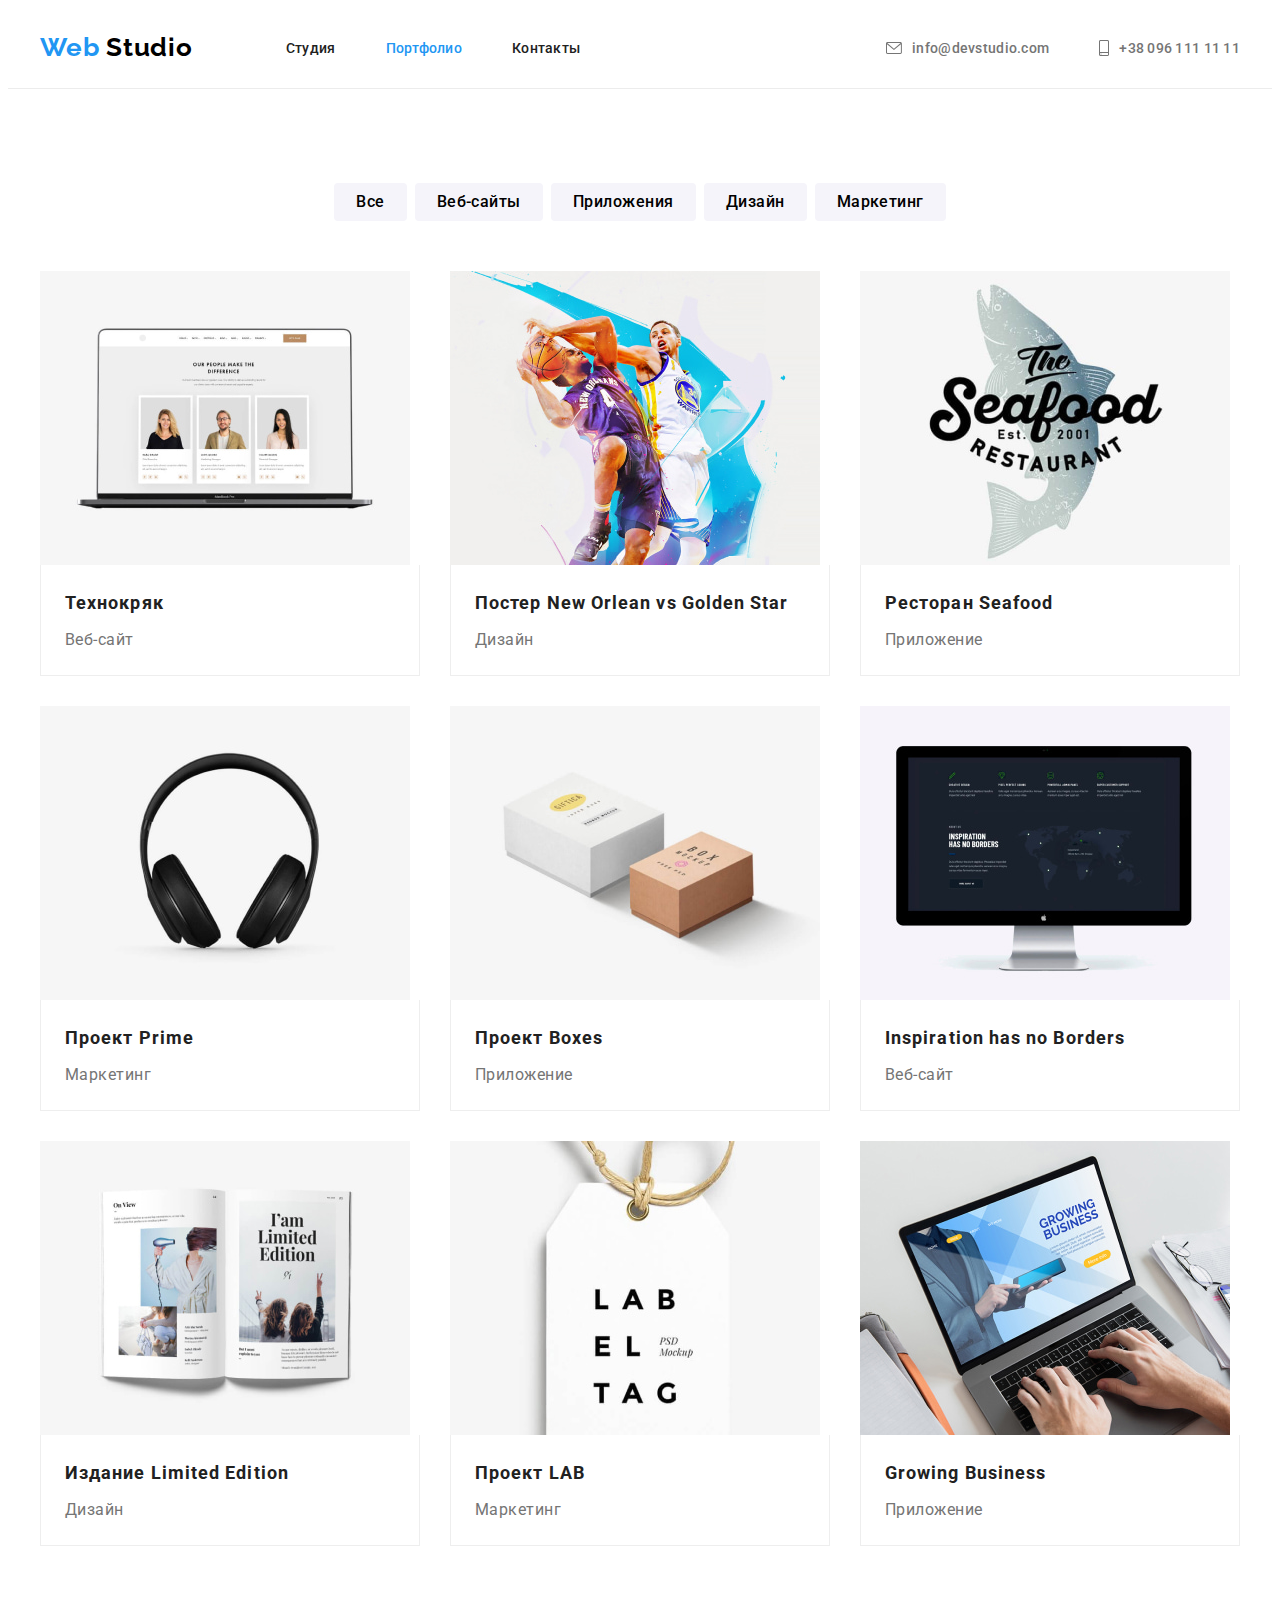
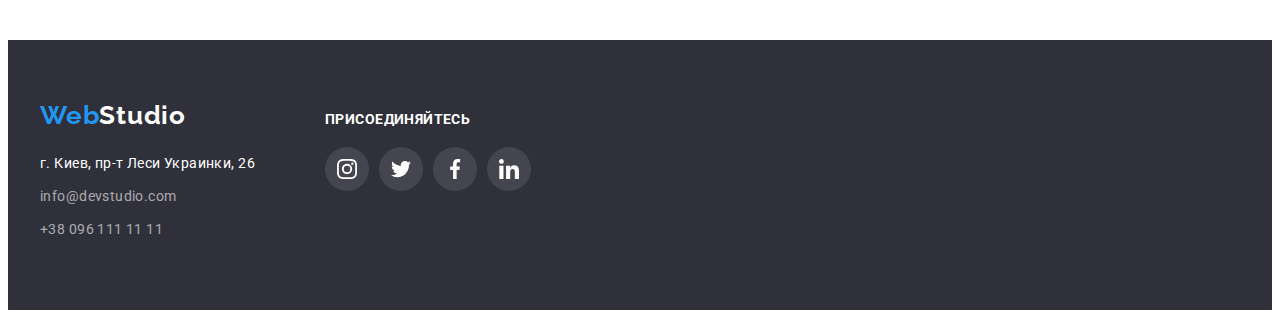
==== portfolio.html @ cd481aac "Initial commit" ====
<!DOCTYPE html>
<html lang="ru">
	<head>
		<meta charset="UTF-8" />
		<meta http-equiv="X-UA-Compatible" content="IE=edge" />
		<meta name="viewport" content="width=device-width, initial-scale=1.0" />
		<title>Portfolio</title>
		<!-- Fonts start -->
		<link rel="preconnect" href="https://fonts.googleapis.com" />
		<link rel="preconnect" href="https://fonts.gstatic.com" crossorigin />
		<link
			href="https://fonts.googleapis.com/css2?family=Raleway:wght@700&family=Roboto:wght@400;500;700;900&display=swap"
			rel="stylesheet"
		/>
		<!-- Fonts end -->
		<!-- Normolize start -->
		<link
			rel="stylesheet"
			href="https://cdnjs.cloudflare.com/ajax/libs/modern-normalize/1.1.0/modern-normalize.min.css"
			integrity="sha512-wpPYUAdjBVSE4KJnH1VR1HeZfpl1ub8YT/NKx4PuQ5NmX2tKuGu6U/JRp5y+Y8XG2tV+wKQpNHVUX03MfMFn9Q=="
			crossorigin="anonymous"
			referrerpolicy="no-referrer"
		/>
		<!-- Normolize end -->
		<link rel="stylesheet" href="./css/styles.css" />
	</head>
	<body class="body">
		<!-- Header-->
		<header class="header">
			<div class="container header-container">
				<a class="logo-header link" href="./index.html">
					<span class="logo-text">Web</span>
					Studio
				</a>
				<nav class="header-nav">
					<ul class="header-nav-list list">
						<li class="header-nav-item">
							<a class="header-nav-link link" href="./index.html">Студия</a>
						</li>
						<li class="header-nav-item">
							<a class="header-nav-link header-nav-link-current link" href="./portfolio.html">Портфолио</a>
						</li>
						<li class="header-nav-item"><a class="header-nav-link link" href="">Контакты</a></li>
					</ul>
				</nav>
				<ul class="contact-list list">
					<li class="contact-mail">
						<a class="contact-mail-link link" href="mailto:info@devstudio.com">
							<svg class="nav-icon" width="16" height="12">
								<use href="./images/icons.svg#icon-envelope"></use>
							</svg>
							info@devstudio.com
						</a>
					</li>
					<li class="contact-phone">
						<a class="contact-phone-link link" href="tel:+380961111111">
							<svg class="nav-icon" width="10" height="16">
								<use href="./images/icons.svg#icon-smartphone"></use>
							</svg>
							+38 096 111 11 11
						</a>
					</li>
				</ul>
			</div>
		</header>
		<main class="main">
			<!--Portfolio-->
			<section class="section-portfolio section">
				<div class="container">
					<h1 class="portfolio-title">Портфолио</h1>
					<ul class="portfolio-filter-list list">
						<li class="portfolio-filter-item"><button class="filter-btn" type="button">Все</button></li>
						<li class="portfolio-filter-item"><button class="filter-btn" type="button">Веб-сайты</button></li>
						<li class="portfolio-filter-item"><button class="filter-btn" type="button">Приложения</button></li>
						<li class="portfolio-filter-item"><button class="filter-btn" type="button">Дизайн</button></li>
						<li class="portfolio-filter-item"><button class="filter-btn" type="button">Маркетинг</button></li>
					</ul>
					<ul class="portfolio-list list">
						<li class="portfolio-item">
							<img class="portfolio-item-img" src="./images/portfolio/img_1.jpeg" alt="Технокряк" width="370" />
							<div class="portfolio-wrapper">
								<h2 class="portfolio-item-title">Технокряк</h2>
								<p class="portfolio-item-text">Веб-сайт</p>
							</div>
						</li>
						<li class="portfolio-item">
							<img
								class="portfolio-item-img"
								src="./images/portfolio/img_2.jpeg"
								alt="Постер New Orlean vs Golden Star"
								width="370"
							/>
							<div class="portfolio-wrapper">
								<h2 class="portfolio-item-title">
									Постер
									<span lang="eu">New Orlean vs Golden Star</span>
								</h2>
								<p class="portfolio-item-text">Дизайн</p>
							</div>
						</li>
						<li class="portfolio-item">
							<img class="portfolio-item-img" src="./images/portfolio/img_3.jpeg" alt="Ресторан Seafood" width="370" />
							<div class="portfolio-wrapper">
								<h2 class="portfolio-item-title">
									Ресторан
									<span lang="eu">Seafood</span>
								</h2>
								<p class="portfolio-item-text">Приложение</p>
							</div>
						</li>
						<li class="portfolio-item">
							<img class="portfolio-item-img" src="./images/portfolio/img_4.jpeg" alt="Проект Prime" width="370" />
							<div class="portfolio-wrapper">
								<h2 class="portfolio-item-title">
									Проект
									<span lang="eu">Prime</span>
								</h2>
								<p class="portfolio-item-text">Маркетинг</p>
							</div>
						</li>
						<li class="portfolio-item">
							<img class="portfolio-item-img" src="./images/portfolio/img_5.jpeg" alt="Проект Boxes" width="370" />
							<div class="portfolio-wrapper">
								<h2 class="portfolio-item-title">
									Проект
									<span lang="eu">Boxes</span>
								</h2>
								<p class="portfolio-item-text">Приложение</p>
							</div>
						</li>
						<li class="portfolio-item">
							<img
								class="portfolio-item-img"
								src="./images/portfolio/img_6.jpeg"
								alt="'Inspiration has no Borders"
								width="370"
							/>
							<div class="portfolio-wrapper">
								<h2 class="portfolio-item-title" lang="eu">Inspiration has no Borders</h2>
								<p class="portfolio-item-text">Веб-сайт</p>
							</div>
						</li>
						<li class="portfolio-item">
							<img
								class="portfolio-item-img"
								src="./images/portfolio/img_7.jpeg"
								alt="Издание Limited Edition"
								width="370"
							/>
							<div class="portfolio-wrapper">
								<h2 class="portfolio-item-title">
									Издание
									<span lang="eu">Limited Edition</span>
								</h2>
								<p class="portfolio-item-text">Дизайн</p>
							</div>
						</li>
						<li class="portfolio-item">
							<img class="portfolio-item-img" src="./images/portfolio/img_8.jpeg" alt="Проект LAB" width="370" />
							<div class="portfolio-wrapper">
								<h2 class="portfolio-item-title">
									Проект
									<span lang="eu">LAB</span>
								</h2>
								<p class="portfolio-item-text">Маркетинг</p>
							</div>
						</li>
						<li class="portfolio-item">
							<img class="portfolio-item-img" src="./images/portfolio/img_9.jpeg" alt="Growing Business" width="370" />
							<div class="portfolio-wrapper">
								<h2 class="portfolio-item-title" lang="eu">Growing Business</h2>
								<p class="portfolio-item-text">Приложение</p>
							</div>
						</li>
					</ul>
				</div>
			</section>
		</main>
		<!--Footer-->
		<footer class="footer">
			<div class="container footer-container">
				<div class="footer-container-contacts">
					<a class="logo-footer link" href="./index.html">
						<span class="logo-text-accent">Web</span>
						<span class="logo-text-white">Studio</span>
					</a>
					<address class="address">
						<ul class="address-list list">
							<li class="address-item">
								<a
									class="address-link-map link"
									href="https://goo.gl/maps/JFS6MScitY3bDVhKA"
									rel="noopener nofollow"
									target="_blank"
								>
									г. Киев, пр-т Леси Украинки, 26
								</a>
							</li>
							<li class="address-item">
								<a class="address-link-mail link" href="mailto:info@devstudio.com">info@devstudio.com</a>
							</li>
							<li class="address-item">
								<a class="address-link-phone link" href="tel:+380961111111">+38 096 111 11 11</a>
							</li>
						</ul>
					</address>
				</div>
				<div class="footer-container-social">
					<h2 class="footer-title-social">присоединяйтесь</h2>
					<ul class="socials-footer list">
						<li class="socials-link-item">
							<a
								class="socials-link-footer link"
								href=""
								target="_blank"
								rel="noopener nofollow"
								aria-label="instagram"
							>
								<svg class="social-icon-footer" width="20px" height="20px">
									<use href="./images/icons.svg#icon-instagram"></use>
								</svg>
							</a>
						</li>
						<li class="socials-link-item">
							<a class="socials-link-footer link" href="" target="_blank" rel="noopener nofollow" aria-label="twiter">
								<svg class="social-icon-footer" width="20" height="20">
									<use href="./images/icons.svg#icon-twitter"></use>
								</svg>
							</a>
						</li>
						<li class="socials-link-item">
							<a class="socials-link-footer link" href="" target="_blank" rel="noopener nofollow" aria-label="facebook">
								<svg class="social-icon-footer" width="20" height="20">
									<use href="./images/icons.svg#icon-facebook"></use>
								</svg>
							</a>
						</li>
						<li class="socials-link-item">
							<a class="socials-link-footer link" href="" target="_blank" rel="noopener nofollow" aria-label="linkedin">
								<svg class="social-icon-footer" width="20" height="20">
									<use href="./images/icons.svg#icon-linkedin"></use>
								</svg>
							</a>
						</li>
					</ul>
				</div>
			</div>
		</footer>
	</body>
</html>
---- css/styles.css ----
:root {
    /* fonts */
     --main-font: 'Roboto', sans-serif;
    --secondary-font: 'Raleway', sans-serif;
    /* text colors */
    --title-txt-cl: #212121;
    --secondary-txt-cl: #757575;
    --accent-txt-cl: #2196F3;
    --logo-black-cl: #000000;
    --logo-withe-cl: #ffffff;
    --address-txt-cl: rgba(255, 255, 255, 0.6);
    --social-icon-cl-team: #AFB1B8;

    /* bg colors */
    --bg-cl-dark: #2F303A;
    --bg-cl-light: #F5F4FA;
    --bg-btn-cl-hover: #188CE8;

}

body {
    font-family: var(--main-font);
    color: var(--title-txt-cl);
}

/* reset styles */
h1,
h2,
h3,
h4,
h5,
h6,
p {
    margin: 0;
}

.link {
    text-decoration: none;
    color: currentColor;
}

.list {
    list-style: none;
    padding: 0;
    margin: 0;
}

.address {
   font-style: normal;
}

/* base styles */

.section {
    padding-top: 94px;
    padding-bottom: 94px;
}

.container {
width: 1200px;
padding-left: 15px;
padding-right: 15px;
margin-left: auto;
margin-right: auto;

}

.hero-container {
display: flex;
flex-direction: column;
align-items: center;
padding-top: 200px;
padding-bottom: 200px;
}

img {
    display: block;
}

/* Header */

.header {
    border-bottom: 1px solid #ECECEC;
}

.header-container {
    display: flex;
    align-items: center;
    justify-content: center;

}

.header-nav {
    margin-right: auto;
}

.header-nav-list {
    display: flex;
    gap: 50px;
}

.contact-list {
    display: flex;
    gap: 50px;
    align-items: center;
    justify-content: center;
}

.nav-icon {
    display: flex;
    justify-content: center;
    align-items: center;
    margin-right: 10px;
    fill: var(--secondary-txt-cl);

}

.contact-mail-link:hover .nav-icon {
    fill: var(--accent-txt-cl);
}

.contact-mail-link:focus .nav-icon {
    fill: var(--accent-txt-cl);
}

.contact-phone-link:hover .nav-icon {
    fill: var(--accent-txt-cl);
}

.contact-phone-link:focus .nav-icon {
    fill: var(--accent-txt-cl);
}




.logo-header {
    font-family: var(--secondary-font);
    font-weight: 700;
    font-size: 26px;
    padding-top: 24px;
    padding-bottom: 25px;
    line-height: calc(31 / 26);
    letter-spacing: 0.03em;
    color: var(--logo-black-cl);
    margin-right: 93px;
    display: block;
}

.logo-text {
    color: var(--accent-txt-cl);
}


.header-nav-link {
    padding-top: 32px;
    padding-bottom: 32px;
    font-weight: 500;
    font-size: 14px;
    line-height: calc(16 / 14);
    letter-spacing: 0.02em;
    color: var(--title-txt-cl);
    display: block;
}

.header-nav-link:hover,
.header-nav-link:focus{
    color: var(--accent-txt-cl);
}

.header-nav-link-current {
    color: var(--accent-txt-cl);
}

.contact-mail-link,
.contact-phone-link {
    display: flex;
    justify-content:center;
    align-items: center;
    padding-top: 32px;
    padding-bottom: 32px;
    font-weight: 500;
    font-size: 14px;
    line-height: calc(16 / 14);
    letter-spacing: 0.02em;
    color: var(--secondary-txt-cl);

}

.contact-mail-link:hover,
.contact-mail-link:focus,
.contact-phone-link:hover,
.contact-phone-link:focus {
    color: var(--accent-txt-cl);
}

/* Hero */

.section-hero {
    background-color: var(--bg-cl-dark);
    max-width: 1600px;
    margin-left: auto;
    margin-right: auto;
    background-image: linear-gradient(
        to right,
        rgba(47, 48, 58, 0.4),
        rgba(47, 48, 58, 0.4)
        ),
    url(../images/hero.jpeg);
    background-repeat: no-repeat;
    background-position: center;
    background-size: cover;

}

.hero-title {
    width: 696px;
    height: 120px;
    margin-bottom: 30px;
    font-weight: 900;
    font-size: 44px;
    line-height: calc(60 / 44);
    text-align: center;
    letter-spacing: 0.06em;
    text-transform: uppercase;
    color: var(--logo-withe-cl);

}

.hero-btn {
    min-width: 200px;
    min-height: 50px;
    padding: 10px 32px;
    font-family: inherit;
    text-align: center;
    font-weight: 700;
    font-size: 16px;
    line-height: 30px;
    letter-spacing: 0.06em;
    color: var(--logo-withe-cl);
    background-color: var(--accent-txt-cl);
    box-shadow: 0px 4px 4px rgba(0, 0, 0, 0.15);
    border-radius: 4px;
    border-style: none;
    cursor: pointer;
   
}

.hero-btn:hover,
.hero-btn:focus {
    background-color: var(--bg-btn-cl-hover);
}

/* Advantage */

.advantage-container {
    display: flex;
    object-position: 50% 50%;
    height: 120px;
    margin-bottom: 30px;
    background-color: var(--bg-cl-light);
    align-items: center;
    justify-content: center;
}


.advantage-title,
.portfolio-title {
    position: absolute;
    width: 1px;
    height: 1px;
    margin: -1px;
    border: 0;
    padding: 0;
    
    white-space: nowrap;
    clip-path: inset(100%);
    clip: rect(0 0 0 0);
    overflow: hidden;
}

.advantage-list {
    display: flex;
    flex-direction: row;
    align-items: center;
    gap: 30px;

}

.advantage-item-title {
    width: 270px;
    font-weight: 700;
    font-size: 14px;
    line-height: calc(16 / 14);
    letter-spacing: 0.03em;
    text-transform: uppercase;
    margin-bottom: 10px;

}

.advantage-item-text {
    font-size: 14px;
    line-height: 24px;
    letter-spacing: 0.03em;
    color: var(--secondary-txt-cl);

}

/* Services */

.services-title,
.team-title,
.client-title {
    font-weight: 700;
    font-size: 36px;
    line-height: calc(42 / 36);
    text-align: center;
    letter-spacing: 0.03em;



}

.section-services {
    padding-bottom: 94px;
}

.services-title {
    margin-bottom: 50px;
}

.services-list {
    display: flex;
    gap: 30px;
}

/* Team */

.section-team {background-color: var(--bg-cl-light);}

.team-title {
    margin-bottom: 50px;
}

.team-item {
background: #FFFFFF;
box-shadow: 0px 1px 3px rgba(0, 0, 0, 0.12), 0px 1px 1px rgba(0, 0, 0, 0.14), 0px 2px 1px rgba(0, 0, 0, 0.2);
border-radius: 0px 0px 4px 4px;
}

.team-list {
    display: flex;
    gap: 30px;

}

.team-item-title {
    font-weight: 500;
    font-size: 16px;
    line-height: calc(19 / 16);
    text-align: center;
    letter-spacing: 0.03em;
    margin-bottom: 10px;

}

.team-item-text {
    font-size: 16px;
    line-height: calc(19 / 16);
    text-align: center;
    letter-spacing: 0.03em;
    color: var(--secondary-txt-cl);
    margin-bottom: 16px;

}

.team-wrapper {
    padding-top: 30px;
    padding-bottom: 30px;

}

.socials {
    display: flex;
    align-items: center;
    justify-content: center;
    gap: 10px;
}

.socials-link {
    display: flex;
    justify-content: center;
    align-items: center;
    width: 44px;
    height: 44px;
    border-radius: 50%;

}

.social-icon {
    fill: var(--social-icon-cl-team);
}

.socials-link:hover {
background-color: var(--accent-txt-cl);
}

.socials-link:hover .social-icon {
    fill: #FFFFFF;
}

.socials-link:focus {
    background-color: var(--accent-txt-cl);
}

.socials-link:focus .social-icon {
    fill: #FFFFFF;
}

/* Clients */

.client-title {
    margin-bottom: 50px;
}

.client-list {
    display: flex;
    align-items: center;
    justify-content: center;
    gap: 30px;
}

.client-link {
    display: flex;
    justify-content: center;
    align-items: center;
    width: 170px;
    height: 92px;
    border: 1px solid #AFB1B8;
    border-radius: 4px;
}

.client-icon {
    fill: var(--social-icon-cl-team);
}

.client-link:hover {
    border-color: var(--accent-txt-cl);
}

.client-link:hover .client-icon {
    fill: var(--accent-txt-cl);
}

.client-link:focus {
    border-color: var(--accent-txt-cl);
}

.client-link:focus   .client-icon {
    fill: var(--accent-txt-cl);
}


/* Footer */

.footer {
    background-color: var(--bg-cl-dark);
    padding-top: 60px;
    padding-bottom: 60px;
}

.footer-container {
    display: flex;
    align-items: baseline;

}

.footer-title-social {
    margin-bottom: 20px;
}

.socials-footer {
    display: flex;
    align-items: center;
    justify-content: center;
    gap: 10px;
}

.social-icon-footer {
    fill: var(--logo-withe-cl);
}

.socials-link-footer {
    display: flex;
    justify-content: center;
    align-items: center;
    width: 44px;
    height: 44px;
    border-radius: 50%;
    background: rgba(255, 255, 255, 0.1);

}

.socials-link-footer:hover {
    background-color: var(--accent-txt-cl);
}

.socials-link-footer:focus {
    background-color: var(--accent-txt-cl);
}

.logo-footer {
    font-family: var(--secondary-font);
    font-weight: 700;
    font-size: 26px;
    line-height: calc(31 / 26);
    letter-spacing: 0.03em;
    display: flex;
    margin-bottom: 20px;
}

.logo-text-white {
    color: var(--logo-withe-cl);
}

.logo-text-accent {
    color: var(--accent-txt-cl);
}

.address-item {
    margin-bottom: 9px;
    margin-right: 70px;
}

.address-link-map {
    font-size: 14px;
    line-height: calc(24 / 14);
    letter-spacing: 0.03em;
    color: var(--logo-withe-cl);

}

.address-link-mail,
.address-link-phone {
    font-size: 14px;
    line-height: calc(24 / 14);
    letter-spacing: 0.03em;
    color: var(--address-txt-cl);
}

.address-link-map:hover,
.address-link-mail:hover,
.address-link-phone:hover,
.address-link-map:focus,
.address-link-mail:focus,
.address-link-phone:focus {
    color: var(--accent-txt-cl);
}


.footer-title-social {
    font-weight: 700;
    font-size: 14px;
    line-height: cal(16 /14);
    letter-spacing: 0.03em;
    text-transform: uppercase;
    color: var(--logo-withe-cl);
}

/* Portfolio.html */

.portfolio-filter-list {
    display: flex;
    justify-content: center;
    align-items: center;
    margin-bottom: 50px;
    gap: 8px;

}


.filter-btn {
    background-color: var(--bg-cl-light);
    font-family: inherit;
    font-weight: 500;
    font-size: 16px;
    line-height: calc(26 / 16);
    text-align: center;
    align-items: center;
    justify-content: center;
    letter-spacing: 0.03em;
    background: #F5F4FA;
    border-radius: 4px;
    border-style: none;
    padding: 6px 22px;
    
}

.filter-btn:hover,
.filter-btn:focus,
.filter-btn:active {
    background-color: var(--accent-txt-cl);
    color: var(--logo-withe-cl);
    cursor: pointer;
    box-shadow: 0px 3px 1px rgba(0, 0, 0, 0.1), 0px 1px 2px rgba(0, 0, 0, 0.08), 0px 2px 2px rgba(0, 0, 0, 0.12);
    border-radius: 4px;
}

.portfolio-list {
    display: flex;
    gap: 30px;
    flex-wrap: wrap;
}

.portfolio-item{
    flex-basis: calc((100% - 30px * 2) / 3)
}

.portfolio-item:hover,
.portfolio-item:focus {
    box-shadow: 0px 1px 1px rgba(0, 0, 0, 0.12), 0px 4px 4px rgba(0, 0, 0, 0.06), 1px 4px 6px rgba(0, 0, 0, 0.16);
    cursor: pointer;
}

.portfolio-wrapper {
    padding: 20px 24px;
    border: 1px solid #EEEEEE;
    border-top: none;
  
}


.portfolio-item-title {
    font-weight: 700;
    font-size: 18px;
    line-height: calc(36 / 18);
    letter-spacing: 0.06em;
    margin-bottom: 4px;
}

.portfolio-item-text {
    font-size: 16px;
    line-height: calc(30 / 16);
    letter-spacing: 0.03em;
    color: var(--secondary-txt-cl);
}
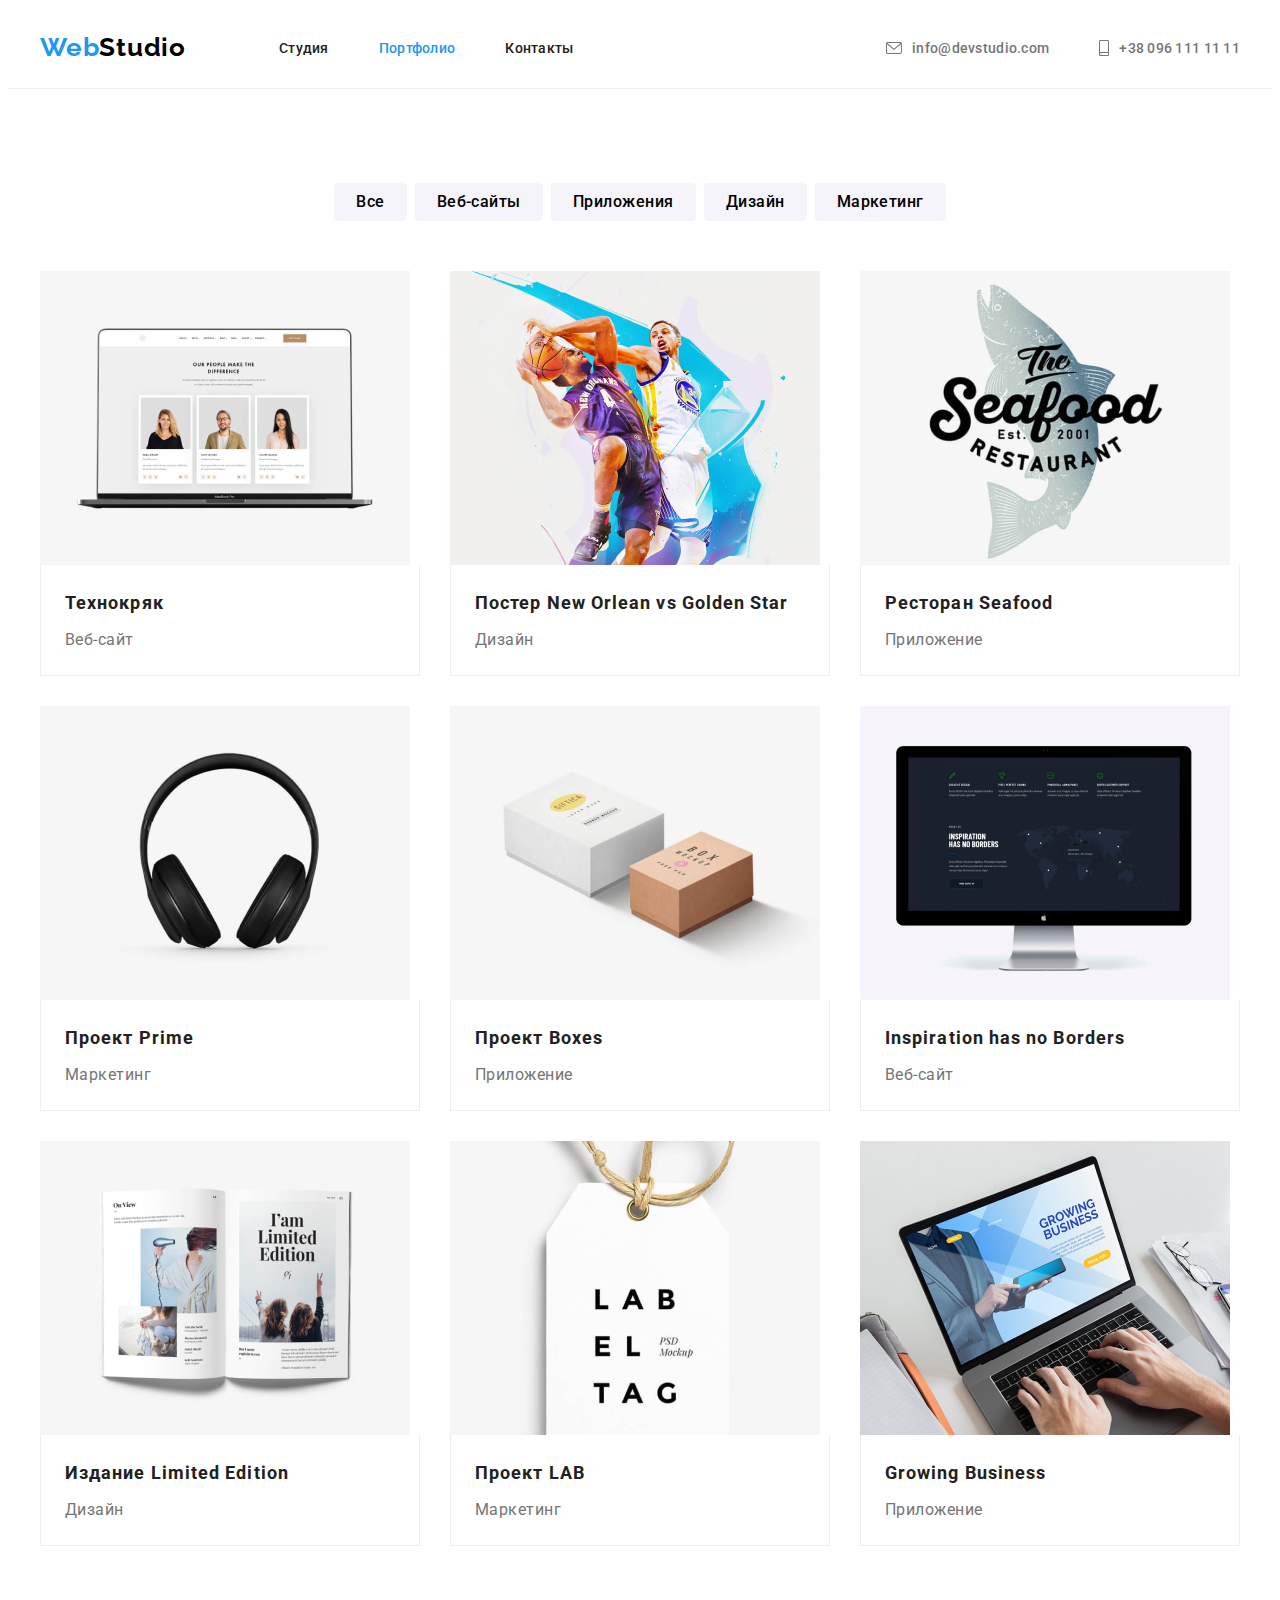
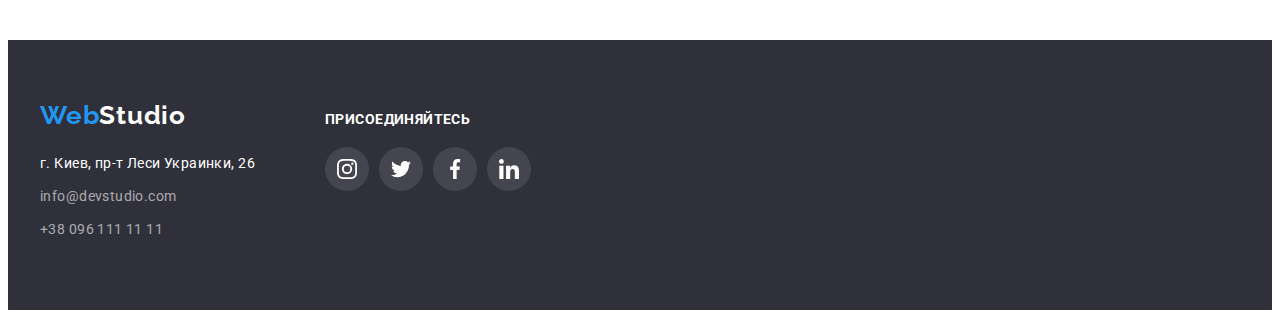
==== commit 8c98f572: "add pre fin hw-5" ====
--- a/portfolio.html
+++ b/portfolio.html
@@ -29,9 +29,7 @@
 		<header class="header">
 			<div class="container header-container">
 				<a class="logo-header link" href="./index.html">
-					<span class="logo-text">Web</span>
-					Studio
-				</a>
+					<span class="logo-text">Web</span>Studio</a>
 				<nav class="header-nav">
 					<ul class="header-nav-list list">
 						<li class="header-nav-item">
@@ -77,100 +75,218 @@
 					</ul>
 					<ul class="portfolio-list list">
 						<li class="portfolio-item">
-							<img class="portfolio-item-img" src="./images/portfolio/img_1.jpeg" alt="Технокряк" width="370" />
-							<div class="portfolio-wrapper">
-								<h2 class="portfolio-item-title">Технокряк</h2>
-								<p class="portfolio-item-text">Веб-сайт</p>
-							</div>
-						</li>
-						<li class="portfolio-item">
-							<img
-								class="portfolio-item-img"
-								src="./images/portfolio/img_2.jpeg"
-								alt="Постер New Orlean vs Golden Star"
-								width="370"
-							/>
-							<div class="portfolio-wrapper">
-								<h2 class="portfolio-item-title">
-									Постер
-									<span lang="eu">New Orlean vs Golden Star</span>
-								</h2>
-								<p class="portfolio-item-text">Дизайн</p>
-							</div>
-						</li>
-						<li class="portfolio-item">
-							<img class="portfolio-item-img" src="./images/portfolio/img_3.jpeg" alt="Ресторан Seafood" width="370" />
-							<div class="portfolio-wrapper">
-								<h2 class="portfolio-item-title">
-									Ресторан
-									<span lang="eu">Seafood</span>
-								</h2>
-								<p class="portfolio-item-text">Приложение</p>
-							</div>
-						</li>
-						<li class="portfolio-item">
-							<img class="portfolio-item-img" src="./images/portfolio/img_4.jpeg" alt="Проект Prime" width="370" />
-							<div class="portfolio-wrapper">
-								<h2 class="portfolio-item-title">
-									Проект
-									<span lang="eu">Prime</span>
-								</h2>
-								<p class="portfolio-item-text">Маркетинг</p>
-							</div>
-						</li>
-						<li class="portfolio-item">
-							<img class="portfolio-item-img" src="./images/portfolio/img_5.jpeg" alt="Проект Boxes" width="370" />
-							<div class="portfolio-wrapper">
-								<h2 class="portfolio-item-title">
-									Проект
-									<span lang="eu">Boxes</span>
-								</h2>
-								<p class="portfolio-item-text">Приложение</p>
-							</div>
-						</li>
-						<li class="portfolio-item">
-							<img
-								class="portfolio-item-img"
-								src="./images/portfolio/img_6.jpeg"
-								alt="'Inspiration has no Borders"
-								width="370"
-							/>
-							<div class="portfolio-wrapper">
-								<h2 class="portfolio-item-title" lang="eu">Inspiration has no Borders</h2>
-								<p class="portfolio-item-text">Веб-сайт</p>
-							</div>
-						</li>
-						<li class="portfolio-item">
-							<img
-								class="portfolio-item-img"
-								src="./images/portfolio/img_7.jpeg"
-								alt="Издание Limited Edition"
-								width="370"
-							/>
-							<div class="portfolio-wrapper">
-								<h2 class="portfolio-item-title">
-									Издание
-									<span lang="eu">Limited Edition</span>
-								</h2>
-								<p class="portfolio-item-text">Дизайн</p>
-							</div>
-						</li>
-						<li class="portfolio-item">
-							<img class="portfolio-item-img" src="./images/portfolio/img_8.jpeg" alt="Проект LAB" width="370" />
-							<div class="portfolio-wrapper">
-								<h2 class="portfolio-item-title">
-									Проект
-									<span lang="eu">LAB</span>
-								</h2>
-								<p class="portfolio-item-text">Маркетинг</p>
-							</div>
-						</li>
-						<li class="portfolio-item">
-							<img class="portfolio-item-img" src="./images/portfolio/img_9.jpeg" alt="Growing Business" width="370" />
-							<div class="portfolio-wrapper">
-								<h2 class="portfolio-item-title" lang="eu">Growing Business</h2>
-								<p class="portfolio-item-text">Приложение</p>
-							</div>
+							<a class="portfolio-link link" href="">
+								<div class="portfolio-thumb">
+									<img class="portfolio-item-img" src="./images/portfolio/img_1.jpeg" alt="Технокряк" width="370" />
+									<div class="portfolio-overlay">
+										<p class="portfolio-overlay-txt">
+											Ресурс предлагает комплексные предложения с разным уровнем функционала и сервисов. Все это
+											позволит посетителю получить исчерпывающие сведения  +о компании или частном лице.
+										</p>
+									</div>
+								</div>
+
+								<div class="portfolio-wrapper">
+									<h2 class="portfolio-item-title">Технокряк</h2>
+									<p class="portfolio-item-text">Веб-сайт</p>
+								</div>
+							</a>
+						</li>
+						<li class="portfolio-item">
+							<a class="portfolio-link link" href="">
+								<div class="portfolio-thumb">
+									<img
+										class="portfolio-item-img"
+										src="./images/portfolio/img_2.jpeg"
+										alt="Постер New Orlean vs Golden Star"
+										width="370"
+									/>
+									<div class="portfolio-overlay">
+										<p class="portfolio-overlay-txt">
+											Ресурс предлагает комплексные предложения с разным уровнем функционала и сервисов. Все это
+											позволит посетителю получить исчерпывающие сведения  +о компании или частном лице.
+										</p>
+									</div>
+								</div>
+
+								<div class="portfolio-wrapper">
+									<h2 class="portfolio-item-title">
+										Постер
+										<span lang="eu">New Orlean vs Golden Star</span>
+									</h2>
+									<p class="portfolio-item-text">Дизайн</p>
+								</div>
+							</a>
+						</li>
+						<li class="portfolio-item">
+							<a class="portfolio-link link" href="">
+								<div class="portfolio-thumb">
+									<img
+										class="portfolio-item-img"
+										src="./images/portfolio/img_3.jpeg"
+										alt="Ресторан Seafood"
+										width="370"
+									/>
+									<div class="portfolio-overlay">
+										<p class="portfolio-overlay-txt">
+											Ресурс предлагает комплексные предложения с разным уровнем функционала и сервисов. Все это
+											позволит посетителю получить исчерпывающие сведения  +о компании или частном лице.
+										</p>
+									</div>
+								</div>
+
+								<div class="portfolio-wrapper">
+									<h2 class="portfolio-item-title">
+										Ресторан
+										<span lang="eu">Seafood</span>
+									</h2>
+									<p class="portfolio-item-text">Приложение</p>
+								</div>
+							</a>
+						</li>
+						<li class="portfolio-item">
+							<a class="portfolio-link link" href="">
+								<div class="portfolio-thumb">
+									<img class="portfolio-item-img" src="./images/portfolio/img_4.jpeg" alt="Проект Prime" width="370" />
+									<div class="portfolio-overlay">
+										<p class="portfolio-overlay-txt">
+											Ресурс предлагает комплексные предложения с разным уровнем функционала и сервисов. Все это
+											позволит посетителю получить исчерпывающие сведения  +о компании или частном лице.
+										</p>
+									</div>
+								</div>
+
+								<div class="portfolio-wrapper">
+									<h2 class="portfolio-item-title">
+										Проект
+										<span lang="eu">Prime</span>
+									</h2>
+									<p class="portfolio-item-text">Маркетинг</p>
+								</div>
+							</a>
+						</li>
+						<li class="portfolio-item">
+							<a class="portfolio-link link" href="">
+								<div class="portfolio-thumb">
+									<img class="portfolio-item-img" src="./images/portfolio/img_5.jpeg" alt="Проект Boxes" width="370" />
+									<div class="portfolio-overlay">
+										<p class="portfolio-overlay-txt">
+											Ресурс предлагает комплексные предложения с разным уровнем функционала и сервисов. Все это
+											позволит посетителю получить исчерпывающие сведения  +о компании или частном лице.
+										</p>
+									</div>
+								</div>
+
+								<div class="portfolio-wrapper">
+									<h2 class="portfolio-item-title">
+										Проект
+										<span lang="eu">Boxes</span>
+									</h2>
+									<p class="portfolio-item-text">Приложение</p>
+								</div>
+							</a>
+						</li>
+						<li class="portfolio-item">
+							<a class="portfolio-link link" href="">
+								<div class="portfolio-thumb">
+									<img
+										class="portfolio-item-img"
+										src="./images/portfolio/img_6.jpeg"
+										alt="'Inspiration has no Borders"
+										width="370"
+									/>
+									<div class="portfolio-overlay">
+										<p class="portfolio-overlay-txt">
+											Ресурс предлагает комплексные предложения с разным уровнем функционала и сервисов. Все это
+											позволит посетителю получить исчерпывающие сведения  +о компании или частном лице.
+										</p>
+									</div>
+								</div>
+
+								<div class="portfolio-wrapper">
+									<h2 class="portfolio-item-title" lang="eu">Inspiration has no Borders</h2>
+									<p class="portfolio-item-text">Веб-сайт</p>
+								</div>
+							</a>
+						</li>
+						<li class="portfolio-item">
+							<a class="portfolio-link link" href="">
+								<div class="portfolio-thumb">
+									<img
+										class="portfolio-item-img"
+										src="./images/portfolio/img_7.jpeg"
+										alt="Издание Limited Edition"
+										width="370"
+									/>
+									<div class="portfolio-overlay">
+										<p class="portfolio-overlay-txt">
+											Ресурс предлагает комплексные предложения с разным уровнем функционала и сервисов. Все это
+											позволит посетителю получить исчерпывающие сведения  +о компании или частном лице.
+										</p>
+									</div>
+								</div>
+
+								<div class="portfolio-wrapper">
+									<h2 class="portfolio-item-title">
+										Издание
+										<span lang="eu">Limited Edition</span>
+									</h2>
+									<p class="portfolio-item-text">Дизайн</p>
+								</div>
+							</a>
+						</li>
+						<li class="portfolio-item">
+							<a class="portfolio-link link" href="">
+								<div class="portfolio-thumb">
+									<img class="portfolio-item-img" src="./images/portfolio/img_8.jpeg" alt="Проект LAB" width="370" />
+									<div class="portfolio-overlay">
+										<p class="portfolio-overlay-txt">
+											Ресурс предлагает комплексные предложения с разным уровнем функционала и сервисов. Все это
+											позволит посетителю получить исчерпывающие сведения  +о компании или частном лице.
+										</p>
+									</div>
+								</div>
+
+								<div class="portfolio-wrapper">
+									<h2 class="portfolio-item-title">
+										Проект
+										<span lang="eu">LAB</span>
+									</h2>
+									<p class="portfolio-item-text">Маркетинг</p>
+								</div>
+							</a>
+						</li>
+						<li class="portfolio-item">
+							<a class="portfolio-link link" href="">
+								<div class="portfolio-thumb">
+									<img
+										class="portfolio-item-img"
+										src="./images/portfolio/img_9.jpeg"
+										alt="Growing Business"
+										width="370"
+									/>
+									<div class="portfolio-overlay">
+										<p class="portfolio-overlay-txt">
+											Ресурс предлагает комплексные предложения с разным уровнем функционала и сервисов. Все это
+											позволит посетителю получить исчерпывающие сведения  +о компании или частном лице.
+										</p>
+									</div>
+								</div>
+
+								<div class="portfolio-wrapper">
+									<h2 class="portfolio-item-title" lang="eu">Growing Business</h2>
+									<p class="portfolio-item-text">Приложение</p>
+								</div>
+							</a>
 						</li>
 					</ul>
 				</div>
--- a/css/styles.css
+++ b/css/styles.css
@@ -16,6 +16,9 @@
     --bg-cl-light: #F5F4FA;
     --bg-btn-cl-hover: #188CE8;
 
+    /* other */
+    --timing-function: 2500ms cubic-bezier(0.4, 0, 0.2, 1);
+
 }
 
 body {
@@ -113,7 +116,9 @@
     margin-right: 10px;
     fill: var(--secondary-txt-cl);
 
-}
+
+}
+
 
 .contact-mail-link:hover .nav-icon {
     fill: var(--accent-txt-cl);
@@ -153,6 +158,9 @@
 
 
 .header-nav-link {
+    display: block;
+    position: relative;
+
     padding-top: 32px;
     padding-bottom: 32px;
     font-weight: 500;
@@ -160,7 +168,9 @@
     line-height: calc(16 / 14);
     letter-spacing: 0.02em;
     color: var(--title-txt-cl);
-    display: block;
+
+    transition: color var(--timing-function);
+
 }
 
 .header-nav-link:hover,
@@ -170,6 +180,49 @@
 
 .header-nav-link-current {
     color: var(--accent-txt-cl);
+
+}
+
+
+/* решить вопрос с подчеркиванием */
+
+.header-nav-link-current::after {
+
+    content:'';
+    position: absolute;
+    display: block;
+    width: 100%;
+    height: 4px;
+    bottom: 0;
+    left: 0;
+    background-color: var(--accent-txt-cl);
+    border-radius: 2px;
+
+
+}
+
+
+/* bottom line nav */
+
+.header-nav-link::after {
+    content: '';
+    position: absolute;
+    display: block;
+    width: 100%;
+    height: 4px;
+    bottom: 0;
+    background-color: #2196F3;
+    border-radius: 2px;
+    opacity: 0;
+
+
+
+    transition: opacity var(--timing-function);
+
+}
+
+.header-nav-link:hover::after {
+opacity: 1;
 }
 
 .contact-mail-link,
@@ -185,6 +238,12 @@
     letter-spacing: 0.02em;
     color: var(--secondary-txt-cl);
 
+    transition: color var(--timing-function);
+
+}
+
+.nav-icon {
+    transition: fill var(--timing-function);
 }
 
 .contact-mail-link:hover,
@@ -243,6 +302,8 @@
     border-radius: 4px;
     border-style: none;
     cursor: pointer;
+
+    transition: background-color var(--timing-function);
    
 }
 
@@ -334,6 +395,35 @@
     gap: 30px;
 }
 
+.services-item {
+    position: relative;
+}
+
+
+.services-overlay {
+    position: absolute;
+    bottom: 0;
+    left: 0;
+    width: 100%;
+    height: 70px;
+    display: flex;
+    align-items: center;
+    justify-content: center;
+    background-color: rgba(47, 48, 58, 0.8);;
+}
+
+.services-overlay-text {
+font-weight: 700;
+font-size: 14px;
+line-height: calc(16 / 14);
+text-align: center;
+letter-spacing: 0.03em;
+text-transform: uppercase;
+color: var(--logo-withe-cl);
+}
+
+
+
 /* Team */
 
 .section-team {background-color: var(--bg-cl-light);}
@@ -387,6 +477,10 @@
     gap: 10px;
 }
 
+.social-icon {
+    transition: fill var(--timing-function);
+}
+
 .socials-link {
     display: flex;
     justify-content: center;
@@ -394,6 +488,8 @@
     width: 44px;
     height: 44px;
     border-radius: 50%;
+
+    transition: background-color var(--timing-function);
 
 }
 
@@ -438,10 +534,13 @@
     height: 92px;
     border: 1px solid #AFB1B8;
     border-radius: 4px;
+
+    transition: border-color var(--timing-function);
 }
 
 .client-icon {
     fill: var(--social-icon-cl-team);
+    transition: fill var(--timing-function);
 }
 
 .client-link:hover {
@@ -498,6 +597,8 @@
     height: 44px;
     border-radius: 50%;
     background: rgba(255, 255, 255, 0.1);
+
+    transition: background-color var(--timing-function) ;
 
 }
 
@@ -538,6 +639,8 @@
     letter-spacing: 0.03em;
     color: var(--logo-withe-cl);
 
+    transition: color var(--timing-function);
+
 }
 
 .address-link-mail,
@@ -546,6 +649,8 @@
     line-height: calc(24 / 14);
     letter-spacing: 0.03em;
     color: var(--address-txt-cl);
+
+    transition: var(--timing-function);
 }
 
 .address-link-map:hover,
@@ -567,6 +672,71 @@
     color: var(--logo-withe-cl);
 }
 
+ /* Modal window */
+
+.backdrop {
+    position: fixed;
+    top: 0;
+    left: 0;
+
+    width: 100%;
+    height: 100%;
+
+    background-color: rgba(0, 0, 0, 0.2);
+
+    transition: opacity var(--timing-function), visibility var(--timing-function);
+
+}
+
+.modal {
+    width: 528px;
+    height: 581px;
+
+    position: relative;
+    top: 50%;
+    left: 50%;
+    transform: translate(-50%, -50%);
+
+
+    background-color: var(--logo-withe-cl);
+    border: 1px solid rgba(0, 0, 0, 0.1);
+    box-shadow: 0px 1px 3px rgba(0, 0, 0, 0.12), 0px 1px 1px rgba(0, 0, 0, 0.14), 0px 2px 1px rgba(0, 0, 0, 0.2);
+    border-radius: 4px;
+}
+
+.modal-btn {
+    position: absolute;
+    top: 8px;
+    right: 8px;
+
+    display: flex;
+    justify-content: center;
+    align-items: center;
+    width: 30px;
+    height: 30px;
+    padding: 0;
+
+    border-radius: 50%;
+    background: #FFFFFF;
+    border: 1px solid rgba(0, 0, 0, 0.1);
+
+    transition: fill var(--timing-function);
+
+
+}
+
+.modal-btn:hover {
+    fill: var(--accent-txt-cl);
+    cursor: pointer;
+}
+
+.backdrop.is-hidden {
+    opacity: 0;
+    visibility: hidden;
+    pointer-events: none;
+}
+
+
 /* Portfolio.html */
 
 .portfolio-filter-list {
@@ -593,7 +763,9 @@
     border-radius: 4px;
     border-style: none;
     padding: 6px 22px;
-    
+
+    transition: color var(--timing-function),background-color var(--timing-function),box-shadow var(--timing-function);
+
 }
 
 .filter-btn:hover,
@@ -606,27 +778,72 @@
     border-radius: 4px;
 }
 
+.portfolio-overlay {
+    background-color: rgba(33, 150, 243, 0.9);
+    position: absolute;
+    width: 100%;
+    height: 294px;
+    top: 0;
+    left: 0;
+
+    padding: 63px 24px;
+
+    transform: translateY(100%);
+    transition: transform var(--timing-function) ;
+
+
+    display: flex;
+    align-items: center;
+    justify-content: center;
+
+}
+
+.portfolio-overlay-txt {
+
+    font-size: 18px;
+    line-height: calc(28 / 18);
+    letter-spacing: 0.03em;
+    user-select: none;
+
+    color: var(--logo-withe-cl);
+
+}
+
 .portfolio-list {
     display: flex;
     gap: 30px;
     flex-wrap: wrap;
 }
 
+.portfolio-thumb {
+    position: relative;
+    overflow: hidden;
+
+}
+
 .portfolio-item{
-    flex-basis: calc((100% - 30px * 2) / 3)
+    flex-basis: calc((100% - 30px * 2) / 3);
+    transition: box-shadow var(--timing-function);
 }
 
 .portfolio-item:hover,
 .portfolio-item:focus {
     box-shadow: 0px 1px 1px rgba(0, 0, 0, 0.12), 0px 4px 4px rgba(0, 0, 0, 0.06), 1px 4px 6px rgba(0, 0, 0, 0.16);
     cursor: pointer;
+
+}
+
+.portfolio-item:hover
+.portfolio-overlay {
+    transform: translateY(0);
+
 }
 
 .portfolio-wrapper {
     padding: 20px 24px;
     border: 1px solid #EEEEEE;
     border-top: none;
-  
+
 }
 
 
@@ -644,5 +861,3 @@
     letter-spacing: 0.03em;
     color: var(--secondary-txt-cl);
 }
-
-
